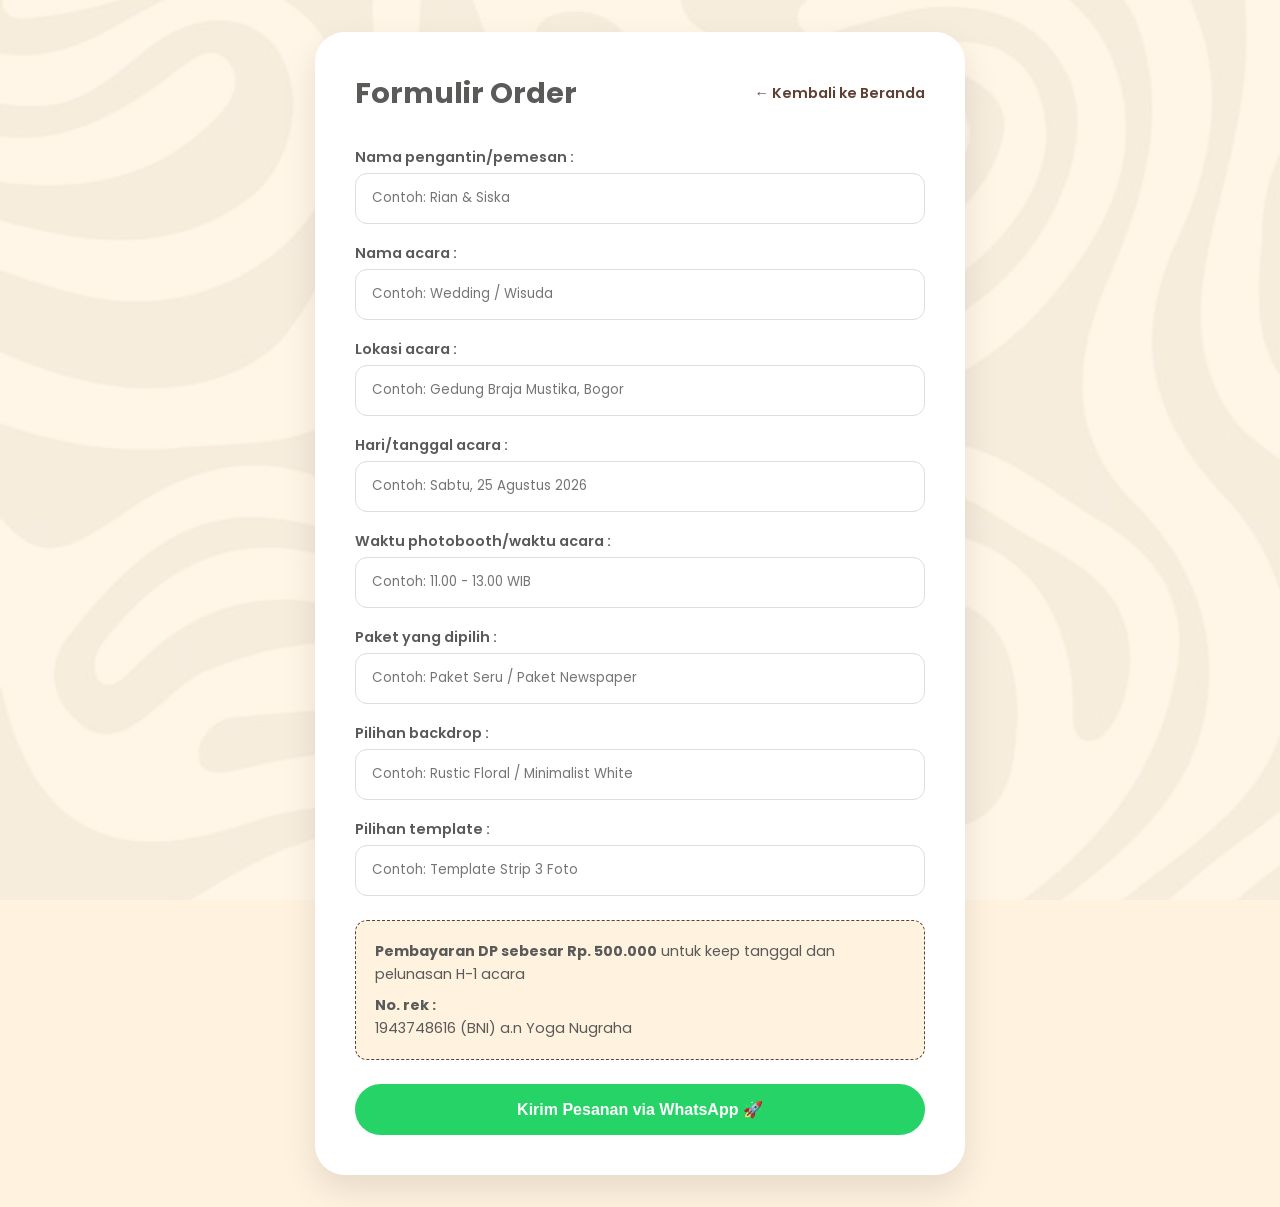
==== checkout.html @ d455fcbe "Upload pertama" ====
<!DOCTYPE html>
<html lang="id">
<head>
    <meta charset="UTF-8">
    <meta name="viewport" content="width=device-width, initial-scale=1.0">
    <title>Formulir Order | Temani Photobooth</title>
    <!-- Memanggil file CSS utama Anda -->
    <link rel="stylesheet" href="style.css">
    <link href="https://fonts.googleapis.com/css2?family=Poppins:wght@400;600;700;800&display=swap" rel="stylesheet">
    <style>
        /* Styling khusus halaman checkout */
        body {
            background-color: var(--color-cream);
            padding: 2rem 1rem;
        }
        .checkout-container {
            max-width: 650px;
            margin: 0 auto;
            background: var(--color-white);
            padding: 2.5rem;
            border-radius: 30px;
            box-shadow: 0 15px 35px rgba(0,0,0,0.1);
        }
        .checkout-header {
            display: flex;
            justify-content: space-between;
            align-items: center;
            margin-bottom: 2rem;
        }
        .checkout-header h2 {
            color: var(--color-dark);
            font-size: 1.8rem;
        }
        .btn-back {
            text-decoration: none;
            color: var(--color-brown);
            font-weight: 600;
            font-size: 0.9rem;
        }
        .form-group {
            margin-bottom: 1.2rem;
            text-align: left;
        }
        .form-group label {
            font-size: 0.9rem;
            font-weight: 600;
            color: var(--color-dark);
            display: block;
            margin-bottom: 5px;
        }
        .form-group input, .form-group select {
            width: 100%;
            padding: 0.9rem 1rem;
            border: 1px solid #ddd;
            border-radius: 12px;
            font-family: 'Poppins', sans-serif;
            background: #fff;
        }
        .info-rek-box {
            background: var(--color-cream);
            border: 1px dashed var(--color-brown);
            padding: 1.2rem;
            border-radius: 12px;
            font-size: 0.9rem;
            margin: 1.5rem 0;
            color: var(--color-dark);
            line-height: 1.6;
        }
        .btn-submit-wa {
            width: 100%;
            background: #25D366;
            color: white;
            border: none;
            padding: 1rem;
            border-radius: 50px;
            font-size: 1rem;
            font-weight: 700;
            cursor: pointer;
            transition: 0.3s;
        }
        .btn-submit-wa:hover {
            background: #20b959;
            transform: translateY(-2px);
        }
    </style>
</head>
<body>

    <div class="checkout-container">
        <div class="checkout-header">
            <h2>Formulir Order</h2>
            <a href="index.html" class="btn-back">← Kembali ke Beranda</a>
        </div>

        <form id="waForm" onsubmit="sendWhatsAppOrder(event)">
            <div class="form-group">
                <label>Nama pengantin/pemesan :</label>
                <input type="text" id="f_nama" required placeholder="Contoh: Rian & Siska">
            </div>
            <div class="form-group">
                <label>Nama acara :</label>
                <input type="text" id="f_acara" required placeholder="Contoh: Wedding / Wisuda">
            </div>
            <div class="form-group">
                <label>Lokasi acara :</label>
                <input type="text" id="f_lokasi" required placeholder="Contoh: Gedung Braja Mustika, Bogor">
            </div>
            <div class="form-group">
                <label>Hari/tanggal acara :</label>
                <input type="text" id="f_tanggal" required placeholder="Contoh: Sabtu, 25 Agustus 2026">
            </div>
            <div class="form-group">
                <label>Waktu photobooth/waktu acara :</label>
                <input type="text" id="f_waktu" required placeholder="Contoh: 11.00 - 13.00 WIB">
            </div>
            <div class="form-group">
                <label>Paket yang dipilih :</label>
                <input type="text" id="f_paket" required placeholder="Contoh: Paket Seru / Paket Newspaper">
            </div>
            <div class="form-group">
                <label>Pilihan backdrop :</label>
                <input type="text" id="f_backdrop" required placeholder="Contoh: Rustic Floral / Minimalist White">
            </div>
            <div class="form-group">
                <label>Pilihan template :</label>
                <input type="text" id="f_template" required placeholder="Contoh: Template Strip 3 Foto">
            </div>
            
            <div class="info-rek-box">
                <p><strong>Pembayaran DP sebesar Rp. 500.000</strong> untuk keep tanggal dan pelunasan H-1 acara</p>
                <p style="margin-top: 8px;"><strong>No. rek :</strong><br>1943748616 (BNI) a.n Yoga Nugraha</p>
            </div>

            <button type="submit" class="btn-submit-wa">Kirim Pesanan via WhatsApp 🚀</button>
        </form>
    </div>

    <script>
        // Mengambil data nama paket dari URL jika user mengklik "Order Sekarang" dari halaman utama
        window.addEventListener('DOMContentLoaded', () => {
            const urlParams = new URLSearchParams(window.location.search);
            const selectedPaket = urlParams.get('paket');
            if (selectedPaket) {
                document.getElementById('f_paket').value = decodeURIComponent(selectedPaket);
            }
        });

        // Fungsi Mengirim Data Form ke WhatsApp
        function sendWhatsAppOrder(event) {
            event.preventDefault();
            
            const nama = document.getElementById('f_nama').value;
            const acara = document.getElementById('f_acara').value;
            const lokasi = document.getElementById('f_lokasi').value;
            const tanggal = document.getElementById('f_tanggal').value;
            const waktu = document.getElementById('f_waktu').value;
            const paket = document.getElementById('f_paket').value;
            const backdrop = document.getElementById('f_backdrop').value;
            const template = document.getElementById('f_template').value;
            
            const nomorWA = '6282128614356'; // Nomor WhatsApp Anda
            
            // Format pesan WhatsApp
            const pesan = `Halo Admin Temani Photobooth,%0ASaya ingin melakukan pemesanan dengan detail berikut:%0A%0A*Formulir Order*%0A- Nama pengantin/pemesan : ${nama}%0A- Nama acara : ${acara}%0A- Lokasi acara : ${lokasi}%0A- Hari/tanggal acara : ${tanggal}%0A- Waktu photobooth/waktu acara : ${waktu}%0A- Paket yang dipilih : ${paket}%0A- Pilihan backdrop : ${backdrop}%0A- Pilihan template : ${template}%0A%0APembayaran DP sebesar Rp. 500.000 untuk keep tanggal dan pelunasan H-1 acara melalui:%0ANo. rek : 1943748616 (BNI) a.n Yoga Nugraha%0A%0AMohon konfirmasinya ya kak. Terima kasih!`;
            
            // Membuka WhatsApp
            window.open(`https://wa.me/${nomorWA}?text=${pesan}`, '_blank');
        }
    </script>
</body>
</html>
---- style.css ----
* {
    margin: 0;
    padding: 0;
    box-sizing: border-box;
}

:root {
    /* Palet Warna - Tidak perlu pakai var() di sini */
    --color-dark: #5a5a59;    
    --color-brown: #5f4035;   
    --color-light: #D3A376;   
    --color-sand: #FFE0B2;    
    --color-cream: #FFF2DF;   
    --color-white: #ffffff;
    --color-blue: #e6a223;

}

html {
    scroll-behavior: smooth;
    overflow-x: hidden;
}

body {
    font-family: 'Poppins', sans-serif;
    background-color: var(--color-cream);
    color: var(--color-dark);
    overflow-x: hidden;
}

.container {
    max-width: 1200px;
    margin: 0 auto;
    padding:  1.5rem;
}

.section-padding {
    padding: 5rem 0;
}

.section-title {
    text-align: center;
    font-size: 2.5rem;
    color: var(--color-dark);
    margin-bottom: 3rem;
    font-weight: 00;
}


/* NAVBAR - Diubah menjadi Hitam Solid */
.navbar {
    position: sticky;
    top: 0;
    z-index: 1000;
    background-color: #572210; /* Warna hitam solid */
    transition: background 0.3s;
    border-bottom: 1px solid #ffffff; /* Sedikit pembatas agar terlihat elegan */
}

/* Hapus atau nonaktifkan efek transparan saat di-scroll */
.navbar.scrolled {
    background-color: #ffffff; /* Tetap hitam saat di-scroll */
    box-shadow: 0 2px 10px rgba(0, 0, 0, 0.3);
}

.nav-container {
    display: flex;
    justify-content: space-between;
    align-items: center;
    padding: 1rem 1.9rem; /* Ukuran padding disesuaikan agar lebih proporsional */
}

.logo {
    font-weight: 300;
    font-size: 1.5rem;
    color: var(--color-white); /* Tulisan putih di atas background hitam */
    cursor: pointer;
}

.nav-links a {
    text-decoration: none;
    color: var(--color-white); /* Tulisan putih di atas background hitam */
    font-weight: 600;
}

.logo { font-weight: 500; font-size: 1.1rem; color: var(--color-white); cursor: pointer; }
.navbar.scrolled .logo, .navbar.scrolled .nav-links a { color: var(--color-dark); }
.nav-links { display: flex; gap: 2rem; }
.nav-links a { text-decoration: none; color: var(--color-white); font-weight: 600; }
.mobile-menu-btn { display: none; }

/* HERO */
/* Alternatif: Efek Zoom Bergerak Halus */
.hero-section {
    background: url('aset/mate12.jpg') no-repeat center center/cover, linear-gradient(to bottom right, var(--color-light), var(--color-sand));
    animation: backgroundZoom 10s ease-in-out infinite alternate;
    min-height: 100vh;
    padding-top: 5rem;
    display: flex;
    align-items: center;
    overflow: hidden;
}

@keyframes backgroundZoom {
    0% {
        background-size: 100% 100%;
    }
    100% {
        background-size: 115% 115%; /* Berubah dari ukuran normal ke 115% secara halus */
    }
}

.hero-container { display: flex; align-items: center; justify-content: space-between; gap: 3rem; width: 100%; }
.hero-text { flex: 1; color: var(--color-white); }
.hero-text h1 { font-size: clamp(2.5rem, 5vw, 4rem); line-height: 1.1; margin-bottom: 1.5rem; font-weight: 800; }
.hero-text p { font-size: 1.2rem; margin-bottom: 2rem; opacity: 0.9; }
.btn-primary { background: var(--color-dark); color: var(--color-white); padding: 1rem 2.5rem; border-radius: 50px; text-decoration: none; font-weight: 600; display: inline-block; transition: 0.3s; }
.btn-primary:hover { transform: translateY(-3px); }
.hero-images { flex: 1; position: relative; height: 500px; }
.photostrip { position: absolute; width: 220px; background: rgb(255, 255, 255); padding: 10px; border-radius: 5px; box-shadow: 0 15px 35px rgba(0,0,0,0.2); transition: 0.3s; }
.photostrip img { width: 100%; border-radius: 3px; display: block; }
.photostrip-1 { top: 20px; right: 150px; transform: rotate(-8deg); z-index: 2; }
.photostrip-2 { top: 60px; right: 0; transform: rotate(5deg); z-index: 1; }
.photostrip:hover { transform: scale(1.05) rotate(0deg); z-index: 10; }

/* STATS COUNTER */
.stats-section { background: var(--color-white); padding: 3rem 0; border-radius: 30px; margin: -50px auto 0 auto; width: 90%; max-width: 1000px; position: relative; box-shadow: 0 10px 30px rgba(0,0,0,0.05); }
.stats-grid { display: flex; justify-content: space-around; text-align: center; flex-wrap: wrap; gap: 2rem; }
.stat-item h2 { font-size: 3rem; color: var(--color-light); display: inline-block; margin-bottom: 0.5rem; font-weight: 800;}
.stat-item span { font-size: 3rem; color: var(--color-light); font-weight: 800; }
.stat-item p { color: var(--color-brown); font-weight: 600; font-size: 1.1rem; }

/* MARQUEE CLIENTS */
.trust-section { padding: 4rem 0; background: var(--color-cream); overflow: hidden; }
.marquee-container { width: 100%; overflow: hidden; white-space: nowrap; padding: 1rem 0; }
.marquee-content { display: inline-block; animation: scroll-left 25s linear infinite; }
.marquee-content span { font-size: 1.5rem; font-weight: 700; color: var(--color-dark); margin: 0 2rem; opacity: 0.7; }
@keyframes scroll-left { 0% { transform: translateX(0); } 100% { transform: translateX(-50%); } }

/* GALERI TERBARU */
.recent-grid { display: grid; grid-template-columns: repeat(auto-fit, minmax(300px, 1fr)); gap: 2rem; }
.recent-item { border-radius: 20px; overflow: hidden; box-shadow: 0 10px 20px rgba(0,0,0,0.1); }
.recent-item img { width: 100%; height: 100%; object-fit: cover; display: block; }

/* MASONRY PORTFOLIO & FILTER */
.filter-container { display: flex; justify-content: center; gap: 1rem; margin-bottom: 2rem; flex-wrap: wrap; }
.filter-btn { padding: 0.5rem 1.5rem; border: 2px solid var(--color-light); background: transparent; border-radius: 30px; cursor: pointer; color: var(--color-dark); font-weight: 600; transition: 0.3s; }
.filter-btn.active, .filter-btn:hover { background: var(--color-light); color: white; }
.masonry-grid { column-count: 3; column-gap: 1.5rem; }
.masonry-item { break-inside: avoid; margin-bottom: 1.5rem; border-radius: 15px; overflow: hidden; cursor: zoom-in; transition: 0.3s; box-shadow: 0 5px 15px rgba(0,0,0,0.1); }
.masonry-item img { width: 100%; display: block; transition: transform 0.5s; }
.masonry-item:hover { transform: translateY(-5px); }
.masonry-item:hover img { transform: scale(1.05); }

/* LIGHTBOX (PREVIEW IMAGE) */
.lightbox { display: none; position: fixed; z-index: 9999; padding-top: 100px; left: 0; top: 0; width: 100%; height: 100%; background-color: rgba(62, 37, 34, 0.9); }
.lightbox-content { margin: auto; display: block; max-width: 90%; max-height: 80vh; border-radius: 10px; animation: zoomIn 0.3s; }
.close-lightbox { position: absolute; top: 30px; right: 40px; color: #fff; font-size: 40px; font-weight: bold; cursor: pointer; transition: 0.3s; }
.close-lightbox:hover { color: var(--color-sand); }
@keyframes zoomIn { from {transform: scale(0);} to {transform: scale(1);} }

/* PAKET (Sama seperti sebelumnya) */
.paket-section { background-color: var(--color-light); }
.pricing-grid { display: flex; justify-content: center; gap: 2rem; flex-wrap: wrap; }
.pricing-card { background: var(--color-white); border-radius: 40px; padding: 2rem 1.5rem; width: 320px; text-align: center; position: relative; box-shadow: 0 15px 30px rgba(0,0,0,0.1); transition: 0.3s; }
.pricing-card:hover { transform: translateY(-10px); }
.pricing-header { background: var(--color-dark); color: var(--color-white); font-size: 1.5rem; font-weight: 700; padding: 1rem; border-radius: 30px; margin: -1rem -0.5rem 1.5rem -0.5rem; }
.badge-harga { background: var(--color-cream); border: 1px solid var(--color-sand); padding: 4px 12px; border-radius: 20px; font-size: 0.8rem; font-weight: 600; }
.price-title { font-size: 2rem; color: var(--color-dark); margin: 1rem 0 0.2rem 0; }
.price-subtitle { font-weight: 600; color: var(--color-dark); margin-bottom: 1.5rem; }
.btn-order { background: var(--color-brown); color: var(--color-white); border: none; padding: 0.8rem 2rem; border-radius: 30px; font-weight: 700; cursor: pointer; width: 80%; margin-bottom: 2rem; transition: 0.3s; }
.btn-order:hover { background: var(--color-dark); }
.fasilitas-title { color: var(--color-light); font-size: 1.2rem; margin-bottom: 1rem; }
.fasilitas-list { list-style: none; text-align: left; padding: 0 1rem; }
.fasilitas-list li { margin-bottom: 0.8rem; font-size: 0.95rem; font-weight: 500; color: var(--color-dark); }
.bonus-box { margin-top: 1.5rem; text-align: left; padding: 0 1rem; font-size: 0.85rem; }
.bonus-box ul { padding-left: 1.2rem; margin-top: 0.5rem; }

/* TESTIMONI */
.testi-grid { display: grid; grid-template-columns: repeat(auto-fit, minmax(250px, 1fr)); gap: 1.5rem; }
.testi-card { background: var(--color-cream); padding: 2rem; border-radius: 20px; text-align: center; box-shadow: 0 5px 15px rgba(0,0,0,0.05); }
.testi-card img { width: 80px; height: 80px; border-radius: 50%; object-fit: cover; border: 3px solid var(--color-light); margin-bottom: 1rem; }
.testi-card h4 { color: var(--color-dark); font-size: 1.2rem; margin-bottom: 0.5rem; }
.stars { color: #f1c40f; margin-bottom: 1rem; }
.testi-card p { font-style: italic; color: var(--color-brown); font-size: 0.95rem; }

/* MAPS & FAQ */
.maps-faq-container { display: flex; gap: 3rem; flex-wrap: wrap; }
.faq-box, .maps-box { flex: 1; min-width: 300px; }
.faq-item { background: var(--color-white); border-radius: 15px; margin-bottom: 1rem; box-shadow: 0 2px 10px rgba(0,0,0,0.05); }
.faq-item summary { font-weight: 600; padding: 1.2rem; cursor: pointer; color: var(--color-dark); font-size: 1.1rem; list-style: none; display: flex; justify-content: space-between; }
.faq-item summary::-webkit-details-marker { display: none; }
.faq-item summary::after { content: '➕'; font-size: 0.9rem; transition: 0.3s; }
.faq-item[open] summary::after { content: '➖'; }
.faq-item p { padding: 0 1.2rem 1.2rem; color: var(--color-brown); line-height: 1.6; }

/* FOOTER */
.footer { background: var(--color-dark); color: var(--color-cream); padding: 4rem 0 1rem; }
.footer-grid { display: grid; grid-template-columns: repeat(auto-fit, minmax(250px, 1fr)); gap: 2rem; margin-bottom: 3rem; }
.footer-grid h2, .footer-grid h3 { color: var(--color-sand); margin-bottom: 1rem; }
.footer-grid p { margin-bottom: 0.5rem; opacity: 0.9; }
.footer-social a { color: var(--color-white); text-decoration: none; transition: 0.3s; }
.footer-social a:hover { color: var(--color-light); }
.footer-bottom { text-align: center; padding-top: 2rem; border-top: 1px solid rgba(255,255,255,0.1); font-size: 0.9rem; opacity: 0.7; }

/* ANIMASI & FLOATING BUTTON */
.reveal { opacity: 0; transform: translateY(30px); transition: all 0.8s ease; }
.reveal.visible { opacity: 1; transform: translateY(0); }
.floating-wa { position: fixed; bottom: 30px; right: 30px; background: #25D366; color: white; width: 60px; height: 60px; border-radius: 50%; border: none; cursor: pointer; box-shadow: 0 5px 15px rgba(0,0,0,0.3); z-index: 1000; display: flex; align-items: center; justify-content: center; transition: 0.3s; }
.floating-wa:hover { transform: scale(1.1); }
.success-notif { display: none; }

/* RESPONSIVE */
@media (max-width: 768px) {
    .hero-container { flex-direction: column; text-align: center; }
    .hero-images { height: 400px; width: 100%; display: flex; justify-content: center; }
    .photostrip-1 { right: auto; transform: rotate(-5deg); margin-right: 50px; }
    .photostrip-2 { right: auto; transform: rotate(5deg); margin-left: 50px; }
    .nav-links { display: none; }
    .mobile-menu-btn { display: block; font-size: 2rem; background: none; border: none; color: white; }
    .masonry-grid { column-count: 2; }
}
@media (max-width: 480px) {
    .masonry-grid { column-count: 1; }
}
/* Pastikan ini di luar kurung kurawal @media */
@media (max-width: 480px) {
    .masonry-grid { column-count: 1; }
} /* <--- Ini adalah penutup @media 480px */

/* Pindahkan kode ini ke sini, di luar kurung kurawal media query */
.hero-text img {
    display: block; 
    max-width: 300px; 
    height: auto;
    margin-bottom: 20px;
}
/* Wadah utama pembatas ukuran card masonry */
.masonry-item {
    position: relative;
    overflow: hidden; /* Menyembunyikan foto yang keluar dari frame */
}

/* Wadah yang menampung 3 foto berderet kesamping */
.image-slider-wrapper {
    display: flex;
    width: 300%; /* Karena ada 3 foto (3 x 100%) */
    animation: autoSlide 9s infinite ease-in-out;
}

/* Mengatur ukuran tiap foto di dalam slider */
.image-slider-wrapper img {
    width: 33.333%; /* Tiap foto memakan sepertiga dari total wadah */
    object-fit: cover;
    display: block;
}

/* Animasi geser otomatis (Slide) */
@keyframes autoSlide {
    0%   { transform: translateX(0); }
    28%  { transform: translateX(0); }
    33%  { transform: translateX(-33.333%); }
    61%  { transform: translateX(-33.333%); }
    66%  { transform: translateX(-66.666%); }
    94%  { transform: translateX(-66.666%); }
    100% { transform: translateX(0); }
}

/* Mengatur background dasar body agar tetap senada */
body {
    font-family: 'Poppins', sans-serif;
    background-color: var(--color-cream);
    color: var(--color-dark);
    overflow-x: hidden;
    position: relative; /* Wajib ada untuk teknik overlay */
}

/* Membuat lapisan background gambar dengan opacity yang bisa diatur */
body::before {
    content: "";
    position: fixed;
    top: 0;
    left: 0;
    width: 100%;
    height: 100%;
    
    /* Ganti 'aset/bg-pattern.jpg' dengan lokasi dan nama file gambar Anda */
    background-image: url('aset/mate2.jpg'); 
    background-repeat: repeat;
    background-size: cover;
    background-position: center;
    
    /* ATUR OPACITY DI SINI (0.1 sangat transparan hingga 1.0 sangat jelas) */
    opacity: 0.30; 
    
    z-index: -1; /* Memastikan background berada di lapisan paling belakang (di bawah teks) */
    pointer-events: none; /* Agar tidak sengaja 'diklik' oleh pengguna */
}
/* Gaya Khusus untuk Kartu Paket Newspaper dengan Background Koran */
.pricing-card.newspaper-card {
    position: relative;
    background-color: rgba(255, 255, 255, 0.92); /* Warna dasar putih agar teks tetap jelas dibaca */
    overflow: hidden;
}

/* Membuat lapisan background motif koran dengan transparansi */
.pricing-card.newspaper-card::before {
    content: "";
    position: absolute;
    top: 0;
    left: 0;
    width: 100%;
    height: 100%;
    
    /* Ganti 'aset/koran-bg.jpg' dengan nama file gambar koran Anda */
    background-image: url('aset/mate.jpg');
    background-size: cover;
    background-position: center;
    
    /* Mengatur tingkat transparansi background koran (0.1 sangat pudar, 0.4 cukup jelas) */
    opacity: 0.12; 
    
    z-index: 0; /* Berada di belakang teks kartu */
    pointer-events: none;
}

/* Memastikan isi teks kartu berada di atas lapisan background koran */
.pricing-card.newspaper-card > * {
    position: relative;
    z-index: 1;
}
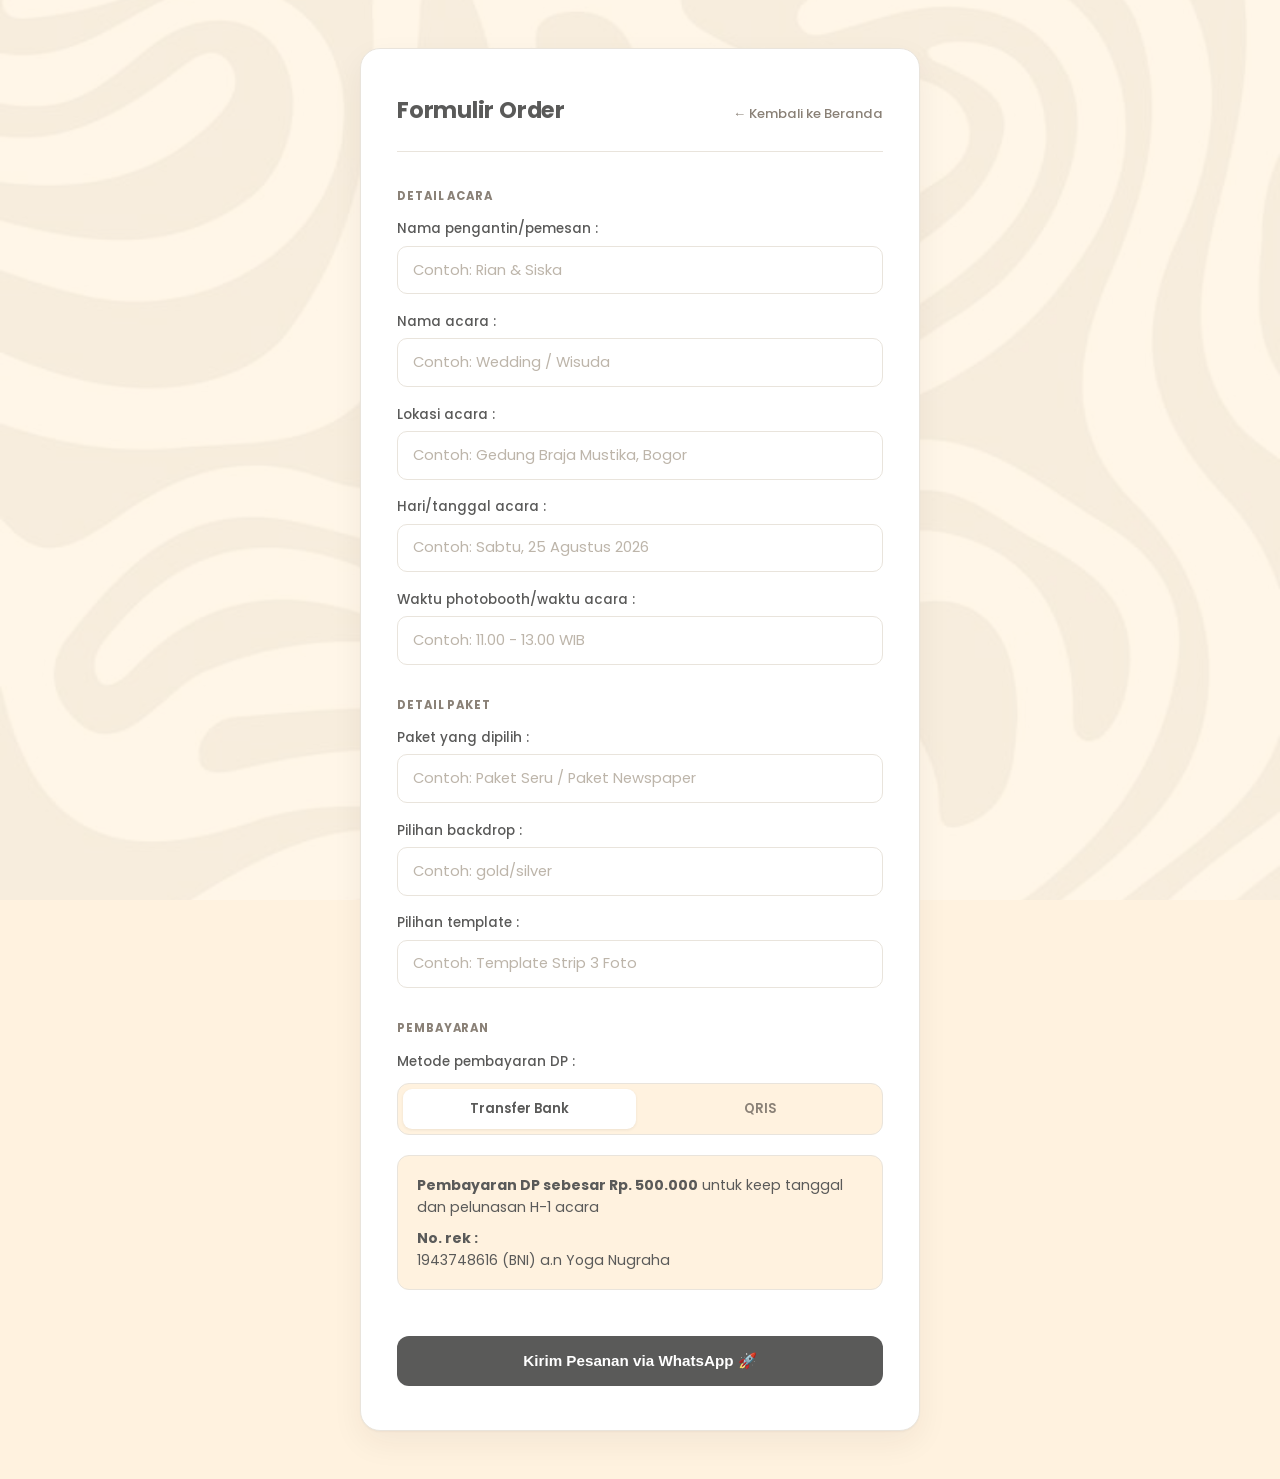
==== commit 244cf376: "Update checkout.html" ====
--- a/checkout.html
+++ b/checkout.html
@@ -6,81 +6,269 @@
     <title>Formulir Order | Temani Photobooth</title>
     <!-- Memanggil file CSS utama Anda -->
     <link rel="stylesheet" href="style.css">
-    <link href="https://fonts.googleapis.com/css2?family=Poppins:wght@400;600;700;800&display=swap" rel="stylesheet">
+    <link href="https://fonts.googleapis.com/css2?family=Poppins:wght@400;500;600;700;800&display=swap" rel="stylesheet">
     <style>
-        /* Styling khusus halaman checkout */
+        /* ============================================
+           Checkout — Minimalist Clean Design
+           ============================================ */
+        :root {
+            --ck-bg: var(--color-cream, #F7F4EF);
+            --ck-surface: var(--color-white, #FFFFFF);
+            --ck-ink: var(--color-dark, #2B2622);
+            --ck-muted: #8A8177;
+            --ck-line: #E9E4DC;
+            --ck-accent: var(--color-brown, #A9683F);
+            --ck-accent-soft: #F1E8DE;
+            --ck-danger: #C0503B;
+            --ck-success: #2F8F5B;
+        }
+
         body {
-            background-color: var(--color-cream);
-            padding: 2rem 1rem;
-        }
+            background-color: var(--ck-bg);
+            padding: 3rem 1.25rem;
+        }
+
         .checkout-container {
-            max-width: 650px;
+            max-width: 560px;
             margin: 0 auto;
-            background: var(--color-white);
-            padding: 2.5rem;
-            border-radius: 30px;
-            box-shadow: 0 15px 35px rgba(0,0,0,0.1);
-        }
+            background: var(--ck-surface);
+            padding: 2.75rem 2.25rem;
+            border-radius: 20px;
+            border: 1px solid var(--ck-line);
+            box-shadow: 0 1px 2px rgba(43,38,34,0.04), 0 12px 32px rgba(43,38,34,0.06);
+        }
+
         .checkout-header {
             display: flex;
             justify-content: space-between;
-            align-items: center;
-            margin-bottom: 2rem;
+            align-items: baseline;
+            margin-bottom: 2.25rem;
+            padding-bottom: 1.5rem;
+            border-bottom: 1px solid var(--ck-line);
         }
         .checkout-header h2 {
-            color: var(--color-dark);
-            font-size: 1.8rem;
+            color: var(--ck-ink);
+            font-size: 1.4rem;
+            font-weight: 700;
+            letter-spacing: -0.01em;
         }
         .btn-back {
             text-decoration: none;
-            color: var(--color-brown);
-            font-weight: 600;
-            font-size: 0.9rem;
-        }
+            color: var(--ck-muted);
+            font-weight: 500;
+            font-size: 0.82rem;
+            transition: color 0.2s ease;
+        }
+        .btn-back:hover { color: var(--ck-accent); }
+
+        .form-section-label {
+            font-size: 0.72rem;
+            font-weight: 700;
+            letter-spacing: 0.08em;
+            text-transform: uppercase;
+            color: var(--ck-muted);
+            margin: 2rem 0 0.9rem;
+        }
+        .form-section-label:first-of-type { margin-top: 0; }
+
         .form-group {
-            margin-bottom: 1.2rem;
+            margin-bottom: 1.1rem;
             text-align: left;
         }
         .form-group label {
-            font-size: 0.9rem;
-            font-weight: 600;
-            color: var(--color-dark);
+            font-size: 0.84rem;
+            font-weight: 500;
+            color: var(--ck-ink);
             display: block;
-            margin-bottom: 5px;
+            margin-bottom: 0.4rem;
         }
         .form-group input, .form-group select {
             width: 100%;
-            padding: 0.9rem 1rem;
-            border: 1px solid #ddd;
+            padding: 0.8rem 0.95rem;
+            border: 1px solid var(--ck-line);
+            border-radius: 10px;
+            font-family: 'Poppins', sans-serif;
+            font-size: 0.92rem;
+            color: var(--ck-ink);
+            background: var(--ck-surface);
+            transition: border-color 0.2s ease, box-shadow 0.2s ease;
+        }
+        .form-group input:focus, .form-group select:focus {
+            outline: none;
+            border-color: var(--ck-accent);
+            box-shadow: 0 0 0 3px var(--ck-accent-soft);
+        }
+        .form-group input::placeholder { color: #BDB5AA; }
+
+        .info-rek-box {
+            background: var(--ck-bg);
+            border: 1px solid var(--ck-line);
+            padding: 1.1rem 1.2rem;
             border-radius: 12px;
-            font-family: 'Poppins', sans-serif;
-            background: #fff;
-        }
-        .info-rek-box {
-            background: var(--color-cream);
-            border: 1px dashed var(--color-brown);
-            padding: 1.2rem;
-            border-radius: 12px;
-            font-size: 0.9rem;
-            margin: 1.5rem 0;
-            color: var(--color-dark);
+            font-size: 0.88rem;
+            margin: 1.25rem 0 0.5rem;
+            color: var(--ck-ink);
             line-height: 1.6;
         }
+        .info-rek-box strong { font-weight: 700; }
+
         .btn-submit-wa {
             width: 100%;
-            background: #25D366;
+            background: var(--ck-ink);
             color: white;
             border: none;
             padding: 1rem;
-            border-radius: 50px;
-            font-size: 1rem;
+            border-radius: 12px;
+            font-size: 0.95rem;
+            font-weight: 600;
+            cursor: pointer;
+            margin-top: 1.75rem;
+            transition: background 0.2s ease, transform 0.15s ease;
+        }
+        .btn-submit-wa:hover {
+            background: #25D366;
+            transform: translateY(-1px);
+        }
+
+        /* ====== Pilihan Metode Pembayaran ====== */
+        .payment-method-label {
+            font-size: 0.84rem;
+            font-weight: 500;
+            color: var(--ck-ink);
+            display: block;
+            margin-bottom: 0.7rem;
+        }
+        .payment-tabs {
+            display: flex;
+            gap: 0.5rem;
+            margin-bottom: 1rem;
+            background: var(--ck-bg);
+            padding: 0.3rem;
+            border-radius: 12px;
+            border: 1px solid var(--ck-line);
+        }
+        .payment-tab {
+            flex: 1;
+            text-align: center;
+            padding: 0.65rem 0.5rem;
+            border-radius: 9px;
+            font-weight: 600;
+            font-size: 0.82rem;
+            color: var(--ck-muted);
+            cursor: pointer;
+            background: transparent;
+            transition: all 0.2s ease;
+            user-select: none;
+        }
+        .payment-tab.active {
+            background: var(--ck-surface);
+            color: var(--ck-ink);
+            box-shadow: 0 1px 3px rgba(43,38,34,0.08);
+        }
+        .payment-panel {
+            display: none;
+        }
+        .payment-panel.active {
+            display: block;
+            animation: ckFadeIn 0.25s ease;
+        }
+        @keyframes ckFadeIn {
+            from { opacity: 0; transform: translateY(4px); }
+            to { opacity: 1; transform: translateY(0); }
+        }
+
+        /* Panel QRIS */
+        .qris-box {
+            background: var(--ck-bg);
+            border: 1px solid var(--ck-line);
+            padding: 1.4rem;
+            border-radius: 14px;
+            margin: 1.25rem 0 0.5rem;
+            text-align: center;
+            color: var(--ck-ink);
+        }
+        .qris-img-wrap {
+            position: relative;
+            width: 200px;
+            margin: 0 auto 0.9rem;
+        }
+        .qris-box img {
+            display: block;
+            width: 100%;
+            border-radius: 10px;
+            background: #fff;
+            padding: 10px;
+            border: 1px solid var(--ck-line);
+            transition: opacity 0.35s ease, filter 0.35s ease;
+        }
+        .qris-box img.is-refreshing {
+            opacity: 0.35;
+            filter: blur(2px);
+        }
+        .qris-refresh-overlay {
+            position: absolute;
+            inset: 0;
+            display: none;
+            align-items: center;
+            justify-content: center;
+            font-size: 0.72rem;
+            font-weight: 600;
+            color: var(--ck-accent);
+            letter-spacing: 0.02em;
+        }
+        .qris-refresh-overlay.show { display: flex; }
+
+        .qris-timer {
+            font-size: 1.5rem;
             font-weight: 700;
-            cursor: pointer;
-            transition: 0.3s;
-        }
-        .btn-submit-wa:hover {
-            background: #20b959;
-            transform: translateY(-2px);
+            color: var(--ck-ink);
+            margin: 0.3rem 0;
+            font-variant-numeric: tabular-nums;
+            letter-spacing: 0.02em;
+        }
+        .qris-timer.expiring {
+            color: var(--ck-danger);
+        }
+        .qris-status-text {
+            font-size: 0.8rem;
+            color: var(--ck-muted);
+            margin-bottom: 0.4rem;
+        }
+        .qris-badge {
+            display: inline-flex;
+            align-items: center;
+            gap: 0.35rem;
+            font-size: 0.72rem;
+            font-weight: 600;
+            color: var(--ck-success);
+            background: #E7F4EC;
+            padding: 0.25rem 0.7rem;
+            border-radius: 20px;
+            margin-bottom: 0.7rem;
+        }
+        .qris-badge::before {
+            content: "";
+            width: 6px;
+            height: 6px;
+            border-radius: 50%;
+            background: var(--ck-success);
+        }
+        .btn-download-qris {
+            display: inline-block;
+            font-size: 0.78rem;
+            font-weight: 600;
+            color: var(--ck-ink);
+            text-decoration: none;
+            border: 1px solid var(--ck-line);
+            background: var(--ck-surface);
+            padding: 0.5rem 1rem;
+            border-radius: 10px;
+            margin-top: 0.6rem;
+            transition: 0.2s ease;
+        }
+        .btn-download-qris:hover {
+            border-color: var(--ck-accent);
+            color: var(--ck-accent);
         }
     </style>
 </head>
@@ -93,6 +281,7 @@
         </div>
 
         <form id="waForm" onsubmit="sendWhatsAppOrder(event)">
+            <div class="form-section-label">Detail Acara</div>
             <div class="form-group">
                 <label>Nama pengantin/pemesan :</label>
                 <input type="text" id="f_nama" required placeholder="Contoh: Rian & Siska">
@@ -113,22 +302,56 @@
                 <label>Waktu photobooth/waktu acara :</label>
                 <input type="text" id="f_waktu" required placeholder="Contoh: 11.00 - 13.00 WIB">
             </div>
+
+            <div class="form-section-label">Detail Paket</div>
             <div class="form-group">
                 <label>Paket yang dipilih :</label>
                 <input type="text" id="f_paket" required placeholder="Contoh: Paket Seru / Paket Newspaper">
             </div>
             <div class="form-group">
                 <label>Pilihan backdrop :</label>
-                <input type="text" id="f_backdrop" required placeholder="Contoh: Rustic Floral / Minimalist White">
+                <input type="text" id="f_backdrop" required placeholder="Contoh: gold/silver">
             </div>
             <div class="form-group">
                 <label>Pilihan template :</label>
                 <input type="text" id="f_template" required placeholder="Contoh: Template Strip 3 Foto">
             </div>
-            
-            <div class="info-rek-box">
-                <p><strong>Pembayaran DP sebesar Rp. 500.000</strong> untuk keep tanggal dan pelunasan H-1 acara</p>
-                <p style="margin-top: 8px;"><strong>No. rek :</strong><br>1943748616 (BNI) a.n Yoga Nugraha</p>
+
+            <!-- ====== Pilihan Metode Pembayaran ====== -->
+            <div class="form-section-label">Pembayaran</div>
+            <div class="form-group">
+                <span class="payment-method-label">Metode pembayaran DP :</span>
+                <div class="payment-tabs">
+                    <div class="payment-tab active" id="tabTransfer" onclick="switchPaymentMethod('transfer')">Transfer Bank</div>
+                    <div class="payment-tab" id="tabQris" onclick="switchPaymentMethod('qris')">QRIS</div>
+                </div>
+
+                <!-- Panel Transfer Bank -->
+                <div class="payment-panel active" id="panelTransfer">
+                    <div class="info-rek-box">
+                        <p><strong>Pembayaran DP sebesar Rp. 500.000</strong> untuk keep tanggal dan pelunasan H-1 acara</p>
+                        <p style="margin-top: 8px;"><strong>No. rek :</strong><br>1943748616 (BNI) a.n Yoga Nugraha</p>
+                    </div>
+                </div>
+
+                <!-- Panel QRIS -->
+                <div class="payment-panel" id="panelQris">
+                    <div class="qris-box">
+                        <p style="margin-bottom: 0.9rem;"><strong>Pembayaran DP sebesar Rp. 500.000</strong> untuk keep tanggal dan pelunasan H-1 acara</p>
+
+                        <div class="qris-badge" id="qrisBadge">Kode aktif</div>
+
+                        <div class="qris-img-wrap">
+                            <img src="aset/qris.png" alt="QRIS Temani Photobooth" id="qrisImg">
+                            <div class="qris-refresh-overlay" id="qrisOverlay">Memperbarui…</div>
+                        </div>
+
+                        <a href="aset/qris.png" download="QRIS-Temani-Photobooth.png" class="btn-download-qris">⬇ Download QRIS</a>
+
+                        <div class="qris-status-text" style="margin-top: 0.9rem;">Kode diperbarui otomatis setiap</div>
+                        <div class="qris-timer" id="qrisTimer">05:00</div>
+                    </div>
+                </div>
             </div>
 
             <button type="submit" class="btn-submit-wa">Kirim Pesanan via WhatsApp 🚀</button>
@@ -145,10 +368,82 @@
             }
         });
 
+        // ====== Logika Pilihan Metode Pembayaran ======
+        let paymentMethod = 'transfer'; // default
+        let qrisInterval = null;
+        let qrisSecondsLeft = 300; // 5 menit
+        const QRIS_DURATION = 300;
+
+        function switchPaymentMethod(method) {
+            paymentMethod = method;
+
+            document.getElementById('tabTransfer').classList.toggle('active', method === 'transfer');
+            document.getElementById('tabQris').classList.toggle('active', method === 'qris');
+            document.getElementById('panelTransfer').classList.toggle('active', method === 'transfer');
+            document.getElementById('panelQris').classList.toggle('active', method === 'qris');
+
+            if (method === 'qris') {
+                startQrisTimer();
+            } else {
+                stopQrisTimer();
+            }
+        }
+
+        function startQrisTimer() {
+            stopQrisTimer();
+            qrisSecondsLeft = QRIS_DURATION;
+            updateQrisDisplay();
+
+            qrisInterval = setInterval(() => {
+                qrisSecondsLeft--;
+
+                if (qrisSecondsLeft <= 0) {
+                    // Otomatis "perbarui" kode QRIS lalu mulai ulang hitungan mundur
+                    refreshQrisVisual();
+                    qrisSecondsLeft = QRIS_DURATION;
+                }
+                updateQrisDisplay();
+            }, 1000);
+        }
+
+        function stopQrisTimer() {
+            if (qrisInterval) {
+                clearInterval(qrisInterval);
+                qrisInterval = null;
+            }
+        }
+
+        function updateQrisDisplay() {
+            const menit = Math.floor(qrisSecondsLeft / 60).toString().padStart(2, '0');
+            const detik = (qrisSecondsLeft % 60).toString().padStart(2, '0');
+            document.getElementById('qrisTimer').textContent = `${menit}:${detik}`;
+
+            const timerEl = document.getElementById('qrisTimer');
+            timerEl.classList.toggle('expiring', qrisSecondsLeft <= 15);
+        }
+
+        // Efek visual "kode baru" — gambar tidak benar-benar berganti,
+        // ini hanya animasi refresh singkat agar terasa seperti kode diperbarui
+        function refreshQrisVisual() {
+            const img = document.getElementById('qrisImg');
+            const overlay = document.getElementById('qrisOverlay');
+            const badge = document.getElementById('qrisBadge');
+
+            img.classList.add('is-refreshing');
+            overlay.classList.add('show');
+            badge.textContent = 'Memperbarui…';
+
+            setTimeout(() => {
+                img.classList.remove('is-refreshing');
+                overlay.classList.remove('show');
+                badge.textContent = 'Kode aktif';
+            }, 900);
+        }
+
         // Fungsi Mengirim Data Form ke WhatsApp
         function sendWhatsAppOrder(event) {
             event.preventDefault();
-            
+
             const nama = document.getElementById('f_nama').value;
             const acara = document.getElementById('f_acara').value;
             const lokasi = document.getElementById('f_lokasi').value;
@@ -157,15 +452,17 @@
             const paket = document.getElementById('f_paket').value;
             const backdrop = document.getElementById('f_backdrop').value;
             const template = document.getElementById('f_template').value;
-            
+
+            const metodeBayar = paymentMethod === 'qris' ? 'QRIS' : 'Transfer Bank (BNI 1943748616 a.n Yoga Nugraha)';
+
             const nomorWA = '6282128614356'; // Nomor WhatsApp Anda
-            
+
             // Format pesan WhatsApp
-            const pesan = `Halo Admin Temani Photobooth,%0ASaya ingin melakukan pemesanan dengan detail berikut:%0A%0A*Formulir Order*%0A- Nama pengantin/pemesan : ${nama}%0A- Nama acara : ${acara}%0A- Lokasi acara : ${lokasi}%0A- Hari/tanggal acara : ${tanggal}%0A- Waktu photobooth/waktu acara : ${waktu}%0A- Paket yang dipilih : ${paket}%0A- Pilihan backdrop : ${backdrop}%0A- Pilihan template : ${template}%0A%0APembayaran DP sebesar Rp. 500.000 untuk keep tanggal dan pelunasan H-1 acara melalui:%0ANo. rek : 1943748616 (BNI) a.n Yoga Nugraha%0A%0AMohon konfirmasinya ya kak. Terima kasih!`;
-            
+            const pesan = `Halo Admin Temani Photobooth,%0ASaya ingin melakukan pemesanan dengan detail berikut:%0A%0A*Formulir Order*%0A- Nama pengantin/pemesan : ${nama}%0A- Nama acara : ${acara}%0A- Lokasi acara : ${lokasi}%0A- Hari/tanggal acara : ${tanggal}%0A- Waktu photobooth/waktu acara : ${waktu}%0A- Paket yang dipilih : ${paket}%0A- Pilihan backdrop : ${backdrop}%0A- Pilihan template : ${template}%0A%0AMetode pembayaran DP : ${metodeBayar}%0APembayaran DP sebesar Rp. 500.000 untuk keep tanggal dan pelunasan H-1 acara%0A%0AMohon konfirmasinya ya kak. Terima kasih!`;
+
             // Membuka WhatsApp
             window.open(`https://wa.me/${nomorWA}?text=${pesan}`, '_blank');
         }
     </script>
 </body>
-</html>+</html>
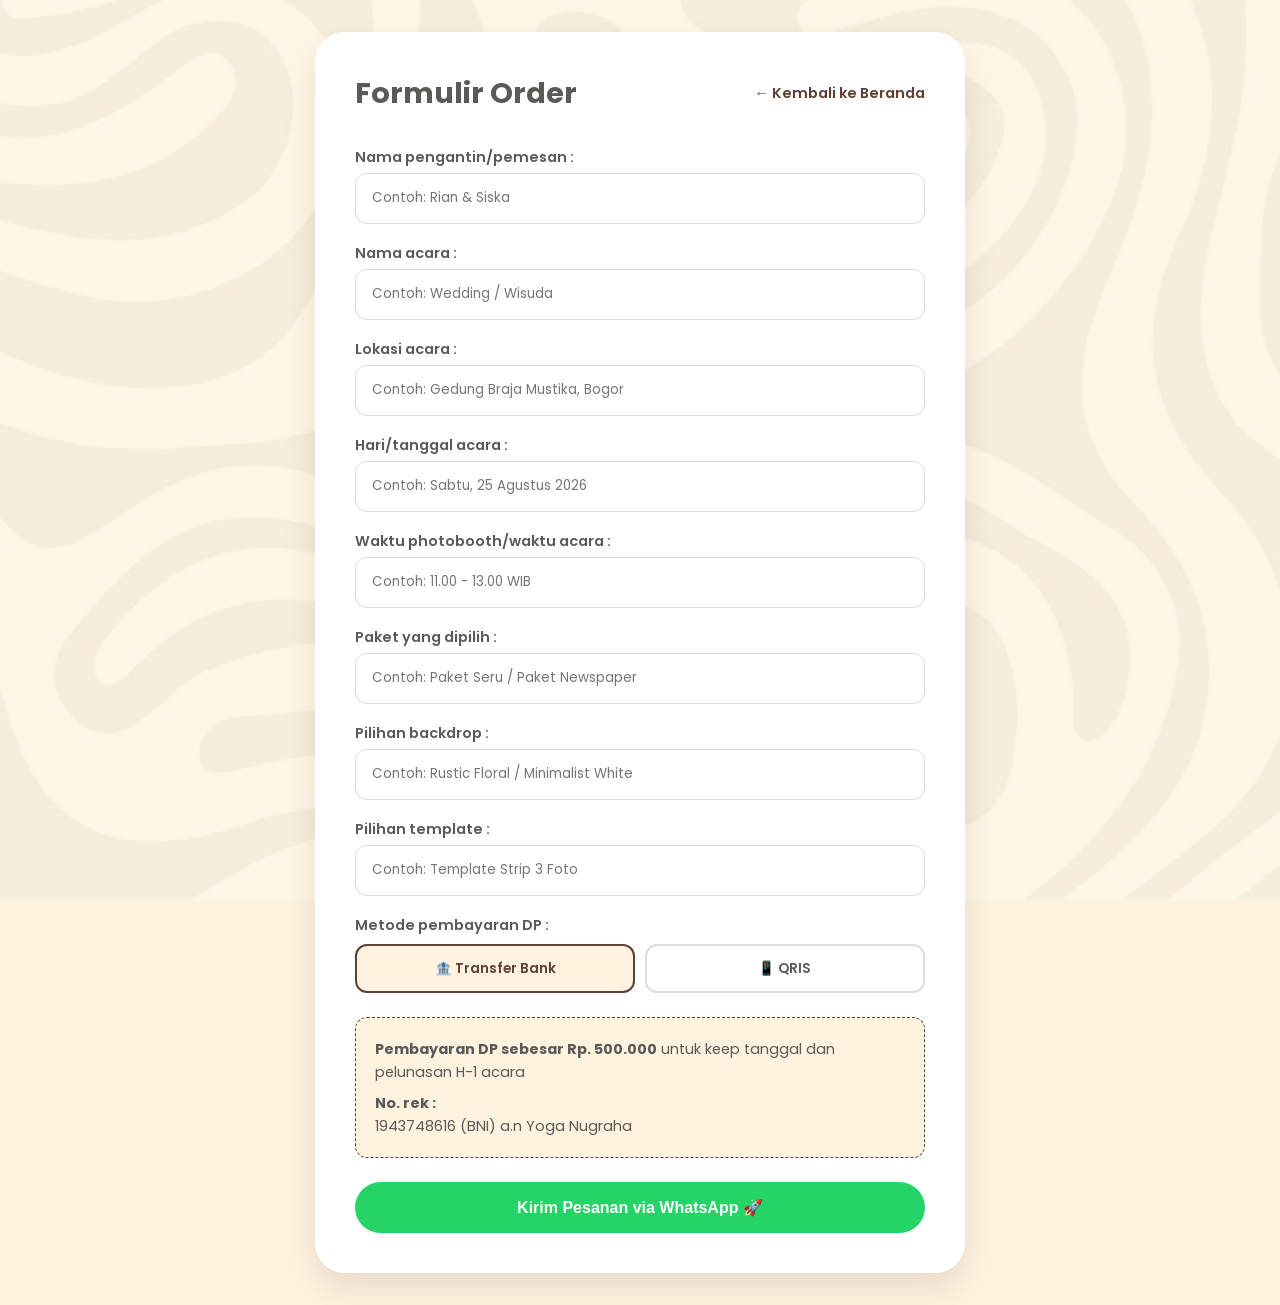
==== commit 9c47fa5b: "Update checkout.html" ====
--- a/checkout.html
+++ b/checkout.html
@@ -6,269 +6,191 @@
     <title>Formulir Order | Temani Photobooth</title>
     <!-- Memanggil file CSS utama Anda -->
     <link rel="stylesheet" href="style.css">
-    <link href="https://fonts.googleapis.com/css2?family=Poppins:wght@400;500;600;700;800&display=swap" rel="stylesheet">
+    <link href="https://fonts.googleapis.com/css2?family=Poppins:wght@400;600;700;800&display=swap" rel="stylesheet">
     <style>
-        /* ============================================
-           Checkout — Minimalist Clean Design
-           ============================================ */
-        :root {
-            --ck-bg: var(--color-cream, #F7F4EF);
-            --ck-surface: var(--color-white, #FFFFFF);
-            --ck-ink: var(--color-dark, #2B2622);
-            --ck-muted: #8A8177;
-            --ck-line: #E9E4DC;
-            --ck-accent: var(--color-brown, #A9683F);
-            --ck-accent-soft: #F1E8DE;
-            --ck-danger: #C0503B;
-            --ck-success: #2F8F5B;
-        }
-
+        /* Styling khusus halaman checkout */
         body {
-            background-color: var(--ck-bg);
-            padding: 3rem 1.25rem;
-        }
-
+            background-color: var(--color-cream);
+            padding: 2rem 1rem;
+        }
         .checkout-container {
-            max-width: 560px;
+            max-width: 650px;
             margin: 0 auto;
-            background: var(--ck-surface);
-            padding: 2.75rem 2.25rem;
-            border-radius: 20px;
-            border: 1px solid var(--ck-line);
-            box-shadow: 0 1px 2px rgba(43,38,34,0.04), 0 12px 32px rgba(43,38,34,0.06);
-        }
-
+            background: var(--color-white);
+            padding: 2.5rem;
+            border-radius: 30px;
+            box-shadow: 0 15px 35px rgba(0,0,0,0.1);
+        }
         .checkout-header {
             display: flex;
             justify-content: space-between;
-            align-items: baseline;
-            margin-bottom: 2.25rem;
-            padding-bottom: 1.5rem;
-            border-bottom: 1px solid var(--ck-line);
+            align-items: center;
+            margin-bottom: 2rem;
         }
         .checkout-header h2 {
-            color: var(--ck-ink);
-            font-size: 1.4rem;
-            font-weight: 700;
-            letter-spacing: -0.01em;
+            color: var(--color-dark);
+            font-size: 1.8rem;
         }
         .btn-back {
             text-decoration: none;
-            color: var(--ck-muted);
-            font-weight: 500;
-            font-size: 0.82rem;
-            transition: color 0.2s ease;
-        }
-        .btn-back:hover { color: var(--ck-accent); }
-
-        .form-section-label {
-            font-size: 0.72rem;
-            font-weight: 700;
-            letter-spacing: 0.08em;
-            text-transform: uppercase;
-            color: var(--ck-muted);
-            margin: 2rem 0 0.9rem;
-        }
-        .form-section-label:first-of-type { margin-top: 0; }
-
+            color: var(--color-brown);
+            font-weight: 600;
+            font-size: 0.9rem;
+        }
         .form-group {
-            margin-bottom: 1.1rem;
+            margin-bottom: 1.2rem;
             text-align: left;
         }
         .form-group label {
-            font-size: 0.84rem;
-            font-weight: 500;
-            color: var(--ck-ink);
+            font-size: 0.9rem;
+            font-weight: 600;
+            color: var(--color-dark);
             display: block;
-            margin-bottom: 0.4rem;
+            margin-bottom: 5px;
         }
         .form-group input, .form-group select {
             width: 100%;
-            padding: 0.8rem 0.95rem;
-            border: 1px solid var(--ck-line);
-            border-radius: 10px;
+            padding: 0.9rem 1rem;
+            border: 1px solid #ddd;
+            border-radius: 12px;
             font-family: 'Poppins', sans-serif;
-            font-size: 0.92rem;
-            color: var(--ck-ink);
-            background: var(--ck-surface);
-            transition: border-color 0.2s ease, box-shadow 0.2s ease;
-        }
-        .form-group input:focus, .form-group select:focus {
-            outline: none;
-            border-color: var(--ck-accent);
-            box-shadow: 0 0 0 3px var(--ck-accent-soft);
-        }
-        .form-group input::placeholder { color: #BDB5AA; }
-
+            background: #fff;
+        }
         .info-rek-box {
-            background: var(--ck-bg);
-            border: 1px solid var(--ck-line);
-            padding: 1.1rem 1.2rem;
-            border-radius: 12px;
-            font-size: 0.88rem;
-            margin: 1.25rem 0 0.5rem;
-            color: var(--ck-ink);
+            background: var(--color-cream);
+            border: 1px dashed var(--color-brown);
+            padding: 1.2rem;
+            border-radius: 12px;
+            font-size: 0.9rem;
+            margin: 1.5rem 0;
+            color: var(--color-dark);
             line-height: 1.6;
         }
-        .info-rek-box strong { font-weight: 700; }
-
         .btn-submit-wa {
             width: 100%;
-            background: var(--ck-ink);
+            background: #25D366;
             color: white;
             border: none;
             padding: 1rem;
-            border-radius: 12px;
-            font-size: 0.95rem;
-            font-weight: 600;
+            border-radius: 50px;
+            font-size: 1rem;
+            font-weight: 700;
             cursor: pointer;
-            margin-top: 1.75rem;
-            transition: background 0.2s ease, transform 0.15s ease;
+            transition: 0.3s;
         }
         .btn-submit-wa:hover {
-            background: #25D366;
-            transform: translateY(-1px);
-        }
-
-        /* ====== Pilihan Metode Pembayaran ====== */
+            background: #20b959;
+            transform: translateY(-2px);
+        }
+
+        /* ====== Tambahan: Pilihan Metode Pembayaran ====== */
         .payment-method-label {
-            font-size: 0.84rem;
-            font-weight: 500;
-            color: var(--ck-ink);
+            font-size: 0.9rem;
+            font-weight: 600;
+            color: var(--color-dark);
             display: block;
-            margin-bottom: 0.7rem;
+            margin-bottom: 8px;
         }
         .payment-tabs {
             display: flex;
-            gap: 0.5rem;
+            gap: 0.6rem;
             margin-bottom: 1rem;
-            background: var(--ck-bg);
-            padding: 0.3rem;
-            border-radius: 12px;
-            border: 1px solid var(--ck-line);
         }
         .payment-tab {
             flex: 1;
             text-align: center;
-            padding: 0.65rem 0.5rem;
-            border-radius: 9px;
-            font-weight: 600;
-            font-size: 0.82rem;
-            color: var(--ck-muted);
+            padding: 0.8rem 0.5rem;
+            border: 2px solid #ddd;
+            border-radius: 12px;
+            font-weight: 600;
+            font-size: 0.85rem;
+            color: var(--color-dark);
             cursor: pointer;
-            background: transparent;
-            transition: all 0.2s ease;
+            background: #fff;
+            transition: 0.25s;
             user-select: none;
         }
         .payment-tab.active {
-            background: var(--ck-surface);
-            color: var(--ck-ink);
-            box-shadow: 0 1px 3px rgba(43,38,34,0.08);
+            border-color: var(--color-brown);
+            background: var(--color-cream);
+            color: var(--color-brown);
         }
         .payment-panel {
             display: none;
         }
         .payment-panel.active {
             display: block;
-            animation: ckFadeIn 0.25s ease;
-        }
-        @keyframes ckFadeIn {
-            from { opacity: 0; transform: translateY(4px); }
-            to { opacity: 1; transform: translateY(0); }
         }
 
         /* Panel QRIS */
         .qris-box {
-            background: var(--ck-bg);
-            border: 1px solid var(--ck-line);
-            padding: 1.4rem;
-            border-radius: 14px;
-            margin: 1.25rem 0 0.5rem;
+            background: var(--color-cream);
+            border: 1px dashed var(--color-brown);
+            padding: 1.2rem;
+            border-radius: 12px;
+            margin: 1.5rem 0;
             text-align: center;
-            color: var(--ck-ink);
-        }
-        .qris-img-wrap {
-            position: relative;
-            width: 200px;
-            margin: 0 auto 0.9rem;
+            color: var(--color-dark);
         }
         .qris-box img {
+            max-width: 240px;
+            width: 100%;
+            border-radius: 12px;
+            background: #fff;
+            padding: 8px;
+            border: 1px solid #eee;
+            margin-bottom: 0.8rem;
+        }
+        .payment-methods-img {
+            max-width: 100% !important;
+            border-radius: 12px;
+        }
+        .qris-timer {
+            font-size: 1.6rem;
+            font-weight: 800;
+            color: var(--color-brown);
+            margin: 0.4rem 0;
+            font-variant-numeric: tabular-nums;
+        }
+        .qris-timer.expired {
+            color: #e74c3c;
+        }
+        .qris-status-text {
+            font-size: 0.85rem;
+            margin-bottom: 0.6rem;
+        }
+        .btn-download-qris {
             display: block;
             width: 100%;
-            border-radius: 10px;
-            background: #fff;
-            padding: 10px;
-            border: 1px solid var(--ck-line);
-            transition: opacity 0.35s ease, filter 0.35s ease;
-        }
-        .qris-box img.is-refreshing {
-            opacity: 0.35;
-            filter: blur(2px);
-        }
-        .qris-refresh-overlay {
-            position: absolute;
-            inset: 0;
+            box-sizing: border-box;
+            font-size: 1rem;
+            font-weight: 700;
+            color: #fff;
+            text-decoration: none;
+            background: #EA5A34;
+            border: none;
+            padding: 1rem;
+            border-radius: 16px;
+            margin-bottom: 0.8rem;
+            transition: 0.25s;
+        }
+        .btn-download-qris:hover {
+            background: #d64b27;
+        }
+        .btn-refresh-qris {
             display: none;
-            align-items: center;
-            justify-content: center;
-            font-size: 0.72rem;
-            font-weight: 600;
-            color: var(--ck-accent);
-            letter-spacing: 0.02em;
-        }
-        .qris-refresh-overlay.show { display: flex; }
-
-        .qris-timer {
-            font-size: 1.5rem;
-            font-weight: 700;
-            color: var(--ck-ink);
-            margin: 0.3rem 0;
-            font-variant-numeric: tabular-nums;
-            letter-spacing: 0.02em;
-        }
-        .qris-timer.expiring {
-            color: var(--ck-danger);
-        }
-        .qris-status-text {
-            font-size: 0.8rem;
-            color: var(--ck-muted);
-            margin-bottom: 0.4rem;
-        }
-        .qris-badge {
-            display: inline-flex;
-            align-items: center;
-            gap: 0.35rem;
-            font-size: 0.72rem;
-            font-weight: 600;
-            color: var(--ck-success);
-            background: #E7F4EC;
-            padding: 0.25rem 0.7rem;
-            border-radius: 20px;
-            margin-bottom: 0.7rem;
-        }
-        .qris-badge::before {
-            content: "";
-            width: 6px;
-            height: 6px;
-            border-radius: 50%;
-            background: var(--ck-success);
-        }
-        .btn-download-qris {
+            margin: 0.6rem auto 0;
+            background: var(--color-brown);
+            color: #fff;
+            border: none;
+            padding: 0.6rem 1.2rem;
+            border-radius: 50px;
+            font-size: 0.85rem;
+            font-weight: 600;
+            cursor: pointer;
+        }
+        .btn-refresh-qris.show {
             display: inline-block;
-            font-size: 0.78rem;
-            font-weight: 600;
-            color: var(--ck-ink);
-            text-decoration: none;
-            border: 1px solid var(--ck-line);
-            background: var(--ck-surface);
-            padding: 0.5rem 1rem;
-            border-radius: 10px;
-            margin-top: 0.6rem;
-            transition: 0.2s ease;
-        }
-        .btn-download-qris:hover {
-            border-color: var(--ck-accent);
-            color: var(--ck-accent);
         }
     </style>
 </head>
@@ -281,7 +203,6 @@
         </div>
 
         <form id="waForm" onsubmit="sendWhatsAppOrder(event)">
-            <div class="form-section-label">Detail Acara</div>
             <div class="form-group">
                 <label>Nama pengantin/pemesan :</label>
                 <input type="text" id="f_nama" required placeholder="Contoh: Rian & Siska">
@@ -302,15 +223,13 @@
                 <label>Waktu photobooth/waktu acara :</label>
                 <input type="text" id="f_waktu" required placeholder="Contoh: 11.00 - 13.00 WIB">
             </div>
-
-            <div class="form-section-label">Detail Paket</div>
             <div class="form-group">
                 <label>Paket yang dipilih :</label>
                 <input type="text" id="f_paket" required placeholder="Contoh: Paket Seru / Paket Newspaper">
             </div>
             <div class="form-group">
                 <label>Pilihan backdrop :</label>
-                <input type="text" id="f_backdrop" required placeholder="Contoh: gold/silver">
+                <input type="text" id="f_backdrop" required placeholder="Contoh: Rustic Floral / Minimalist White">
             </div>
             <div class="form-group">
                 <label>Pilihan template :</label>
@@ -318,12 +237,11 @@
             </div>
 
             <!-- ====== Pilihan Metode Pembayaran ====== -->
-            <div class="form-section-label">Pembayaran</div>
             <div class="form-group">
                 <span class="payment-method-label">Metode pembayaran DP :</span>
                 <div class="payment-tabs">
-                    <div class="payment-tab active" id="tabTransfer" onclick="switchPaymentMethod('transfer')">Transfer Bank</div>
-                    <div class="payment-tab" id="tabQris" onclick="switchPaymentMethod('qris')">QRIS</div>
+                    <div class="payment-tab active" id="tabTransfer" onclick="switchPaymentMethod('transfer')">🏦 Transfer Bank</div>
+                    <div class="payment-tab" id="tabQris" onclick="switchPaymentMethod('qris')">📱 QRIS</div>
                 </div>
 
                 <!-- Panel Transfer Bank -->
@@ -337,19 +255,18 @@
                 <!-- Panel QRIS -->
                 <div class="payment-panel" id="panelQris">
                     <div class="qris-box">
-                        <p style="margin-bottom: 0.9rem;"><strong>Pembayaran DP sebesar Rp. 500.000</strong> untuk keep tanggal dan pelunasan H-1 acara</p>
-
-                        <div class="qris-badge" id="qrisBadge">Kode aktif</div>
-
-                        <div class="qris-img-wrap">
-                            <img src="aset/qris.png" alt="QRIS Temani Photobooth" id="qrisImg">
-                            <div class="qris-refresh-overlay" id="qrisOverlay">Memperbarui…</div>
+                        <p><strong>Pembayaran DP sebesar Rp. 500.000</strong> untuk keep tanggal dan pelunasan H-1 acara</p>
+                        <img src="aset/qris.png" alt="QRIS Temani Photobooth">
+                        <img src="aset/metode.png" alt="Menerima Berbagai Pembayaran QR" class="payment-methods-img">
+                        <div>
+                            <a href="qris.png" download="QRIS-Temani-Photobooth.png" class="btn-download-qris">Simpan Kode QR</a>
                         </div>
-
-                        <a href="aset/qris.png" download="QRIS-Temani-Photobooth.png" class="btn-download-qris">⬇ Download QRIS</a>
-
-                        <div class="qris-status-text" style="margin-top: 0.9rem;">Kode diperbarui otomatis setiap</div>
+                        <div class="qris-status-text">Selesaikan pembayaran sebelum waktu habis:</div>
                         <div class="qris-timer" id="qrisTimer">05:00</div>
+                        <div class="qris-status-text" id="qrisExpiredText" style="display:none; color:#e74c3c; font-weight:600;">
+                            ⏱️ Kode QRIS sudah kedaluwarsa. Silakan perbarui untuk mendapatkan kode baru.
+                        </div>
+                        <button type="button" class="btn-refresh-qris" id="btnRefreshQris" onclick="resetQrisTimer()">Perbarui Kode QRIS</button>
                     </div>
                 </div>
             </div>
@@ -372,7 +289,6 @@
         let paymentMethod = 'transfer'; // default
         let qrisInterval = null;
         let qrisSecondsLeft = 300; // 5 menit
-        const QRIS_DURATION = 300;
 
         function switchPaymentMethod(method) {
             paymentMethod = method;
@@ -390,19 +306,24 @@
         }
 
         function startQrisTimer() {
+            // Mulai ulang dari 5 menit setiap kali panel QRIS dibuka
             stopQrisTimer();
-            qrisSecondsLeft = QRIS_DURATION;
+            qrisSecondsLeft = 300;
             updateQrisDisplay();
+
+            document.getElementById('qrisTimer').classList.remove('expired');
+            document.getElementById('qrisExpiredText').style.display = 'none';
+            document.getElementById('btnRefreshQris').classList.remove('show');
 
             qrisInterval = setInterval(() => {
                 qrisSecondsLeft--;
-
                 if (qrisSecondsLeft <= 0) {
-                    // Otomatis "perbarui" kode QRIS lalu mulai ulang hitungan mundur
-                    refreshQrisVisual();
-                    qrisSecondsLeft = QRIS_DURATION;
+                    qrisSecondsLeft = 0;
+                    updateQrisDisplay();
+                    expireQris();
+                } else {
+                    updateQrisDisplay();
                 }
-                updateQrisDisplay();
             }, 1000);
         }
 
@@ -417,32 +338,28 @@
             const menit = Math.floor(qrisSecondsLeft / 60).toString().padStart(2, '0');
             const detik = (qrisSecondsLeft % 60).toString().padStart(2, '0');
             document.getElementById('qrisTimer').textContent = `${menit}:${detik}`;
-
-            const timerEl = document.getElementById('qrisTimer');
-            timerEl.classList.toggle('expiring', qrisSecondsLeft <= 15);
-        }
-
-        // Efek visual "kode baru" — gambar tidak benar-benar berganti,
-        // ini hanya animasi refresh singkat agar terasa seperti kode diperbarui
-        function refreshQrisVisual() {
-            const img = document.getElementById('qrisImg');
-            const overlay = document.getElementById('qrisOverlay');
-            const badge = document.getElementById('qrisBadge');
-
-            img.classList.add('is-refreshing');
-            overlay.classList.add('show');
-            badge.textContent = 'Memperbarui…';
-
-            setTimeout(() => {
-                img.classList.remove('is-refreshing');
-                overlay.classList.remove('show');
-                badge.textContent = 'Kode aktif';
-            }, 900);
+        }
+
+        function expireQris() {
+            stopQrisTimer();
+            document.getElementById('qrisTimer').classList.add('expired');
+            document.getElementById('qrisExpiredText').style.display = 'block';
+            document.getElementById('btnRefreshQris').classList.add('show');
+        }
+
+        function resetQrisTimer() {
+            startQrisTimer();
         }
 
         // Fungsi Mengirim Data Form ke WhatsApp
         function sendWhatsAppOrder(event) {
             event.preventDefault();
+
+            // Jika metode QRIS dipilih tapi waktu sudah habis, minta perbarui dulu
+            if (paymentMethod === 'qris' && qrisSecondsLeft <= 0) {
+                alert('Kode QRIS sudah kedaluwarsa. Silakan klik "Perbarui Kode QRIS" terlebih dahulu.');
+                return;
+            }
 
             const nama = document.getElementById('f_nama').value;
             const acara = document.getElementById('f_acara').value;
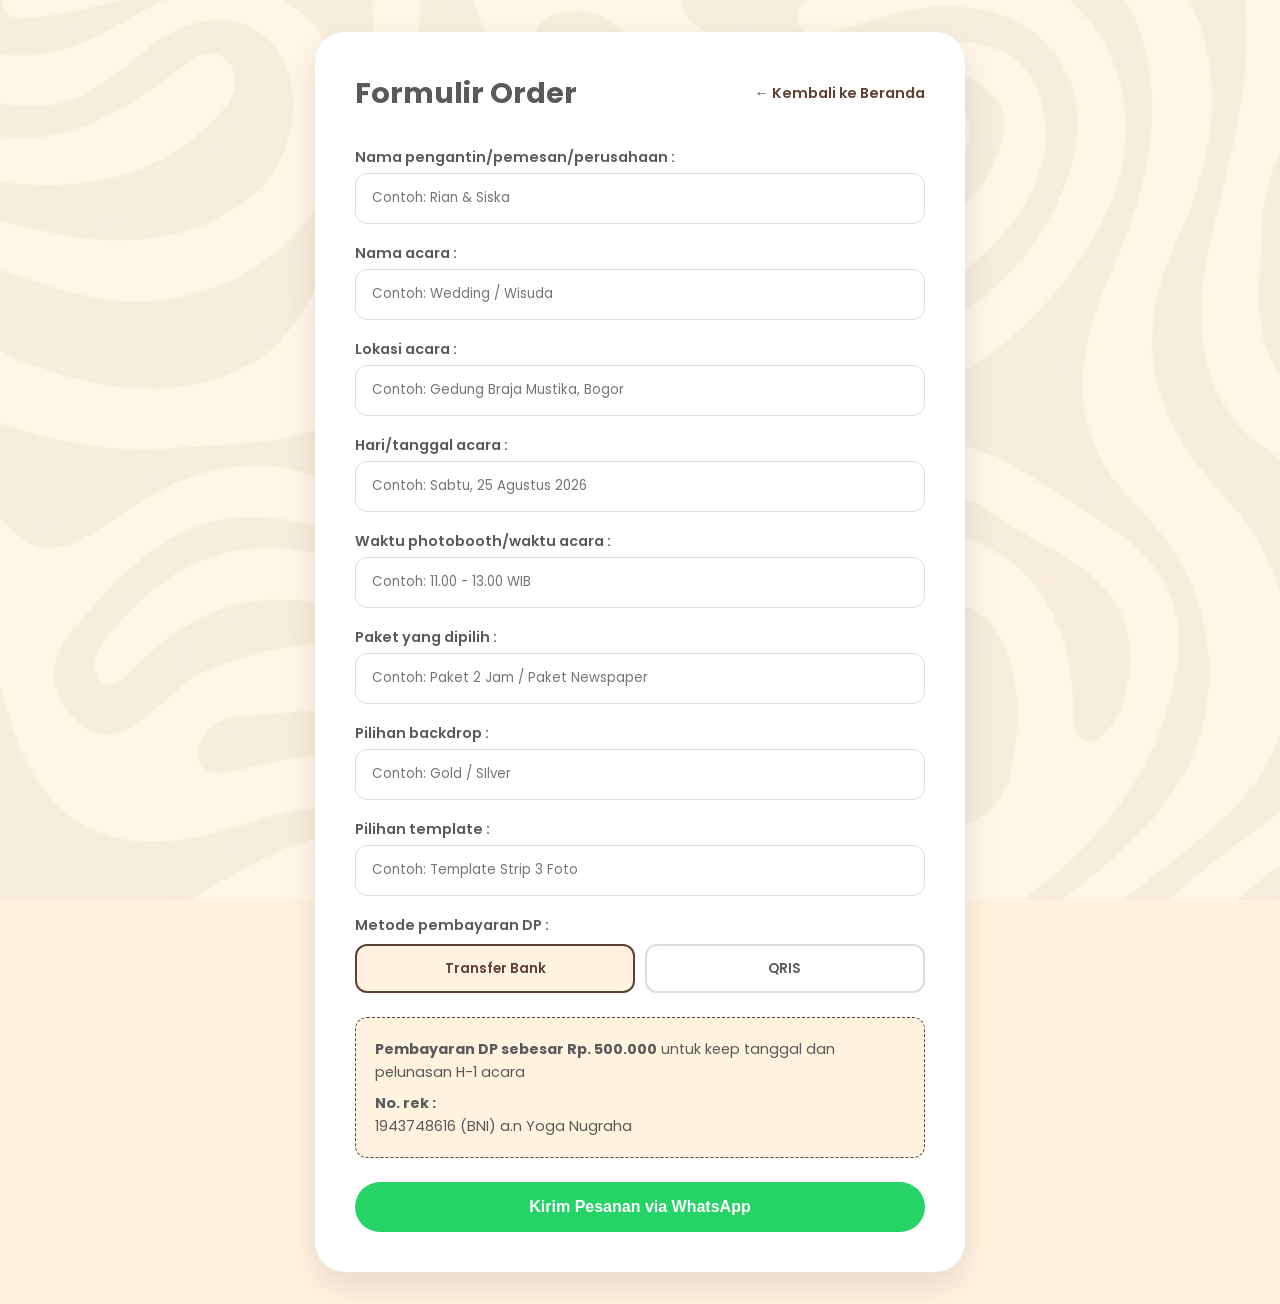
==== commit 66f671fb: "Update form labels and placeholders in checkout.html" ====
--- a/checkout.html
+++ b/checkout.html
@@ -204,7 +204,7 @@
 
         <form id="waForm" onsubmit="sendWhatsAppOrder(event)">
             <div class="form-group">
-                <label>Nama pengantin/pemesan :</label>
+                <label>Nama pengantin/pemesan/perusahaan :</label>
                 <input type="text" id="f_nama" required placeholder="Contoh: Rian & Siska">
             </div>
             <div class="form-group">
@@ -225,11 +225,11 @@
             </div>
             <div class="form-group">
                 <label>Paket yang dipilih :</label>
-                <input type="text" id="f_paket" required placeholder="Contoh: Paket Seru / Paket Newspaper">
+                <input type="text" id="f_paket" required placeholder="Contoh: Paket 2 Jam / Paket Newspaper">
             </div>
             <div class="form-group">
                 <label>Pilihan backdrop :</label>
-                <input type="text" id="f_backdrop" required placeholder="Contoh: Rustic Floral / Minimalist White">
+                <input type="text" id="f_backdrop" required placeholder="Contoh: Gold / SIlver">
             </div>
             <div class="form-group">
                 <label>Pilihan template :</label>
@@ -240,8 +240,8 @@
             <div class="form-group">
                 <span class="payment-method-label">Metode pembayaran DP :</span>
                 <div class="payment-tabs">
-                    <div class="payment-tab active" id="tabTransfer" onclick="switchPaymentMethod('transfer')">🏦 Transfer Bank</div>
-                    <div class="payment-tab" id="tabQris" onclick="switchPaymentMethod('qris')">📱 QRIS</div>
+                    <div class="payment-tab active" id="tabTransfer" onclick="switchPaymentMethod('transfer')">Transfer Bank</div>
+                    <div class="payment-tab" id="tabQris" onclick="switchPaymentMethod('qris')"> QRIS</div>
                 </div>
 
                 <!-- Panel Transfer Bank -->
@@ -259,7 +259,7 @@
                         <img src="aset/qris.png" alt="QRIS Temani Photobooth">
                         <img src="aset/metode.png" alt="Menerima Berbagai Pembayaran QR" class="payment-methods-img">
                         <div>
-                            <a href="qris.png" download="QRIS-Temani-Photobooth.png" class="btn-download-qris">Simpan Kode QR</a>
+                            <a href="aset/qris.png" download="QRIS-Temani-Photobooth.png" class="btn-download-qris">Simpan Kode QR</a>
                         </div>
                         <div class="qris-status-text">Selesaikan pembayaran sebelum waktu habis:</div>
                         <div class="qris-timer" id="qrisTimer">05:00</div>
@@ -271,7 +271,7 @@
                 </div>
             </div>
 
-            <button type="submit" class="btn-submit-wa">Kirim Pesanan via WhatsApp 🚀</button>
+            <button type="submit" class="btn-submit-wa">Kirim Pesanan via WhatsApp </button>
         </form>
     </div>
 
